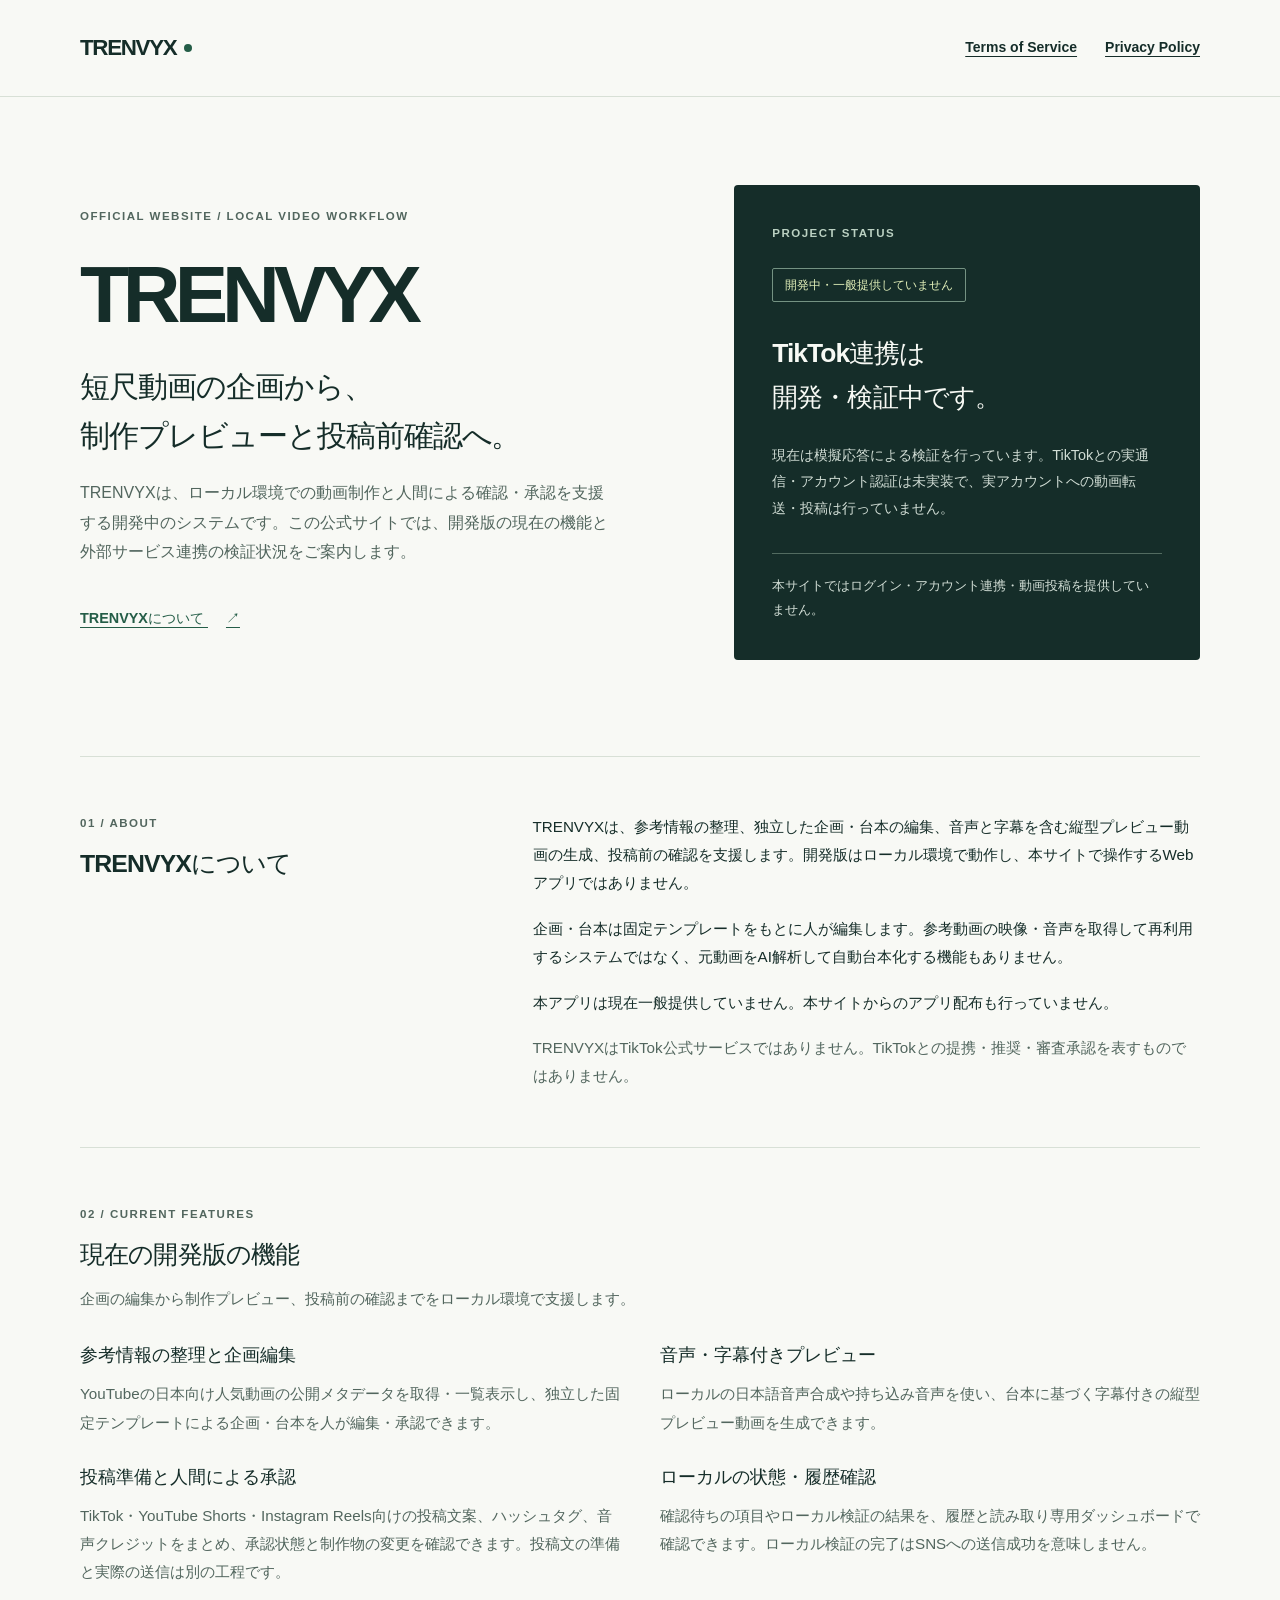
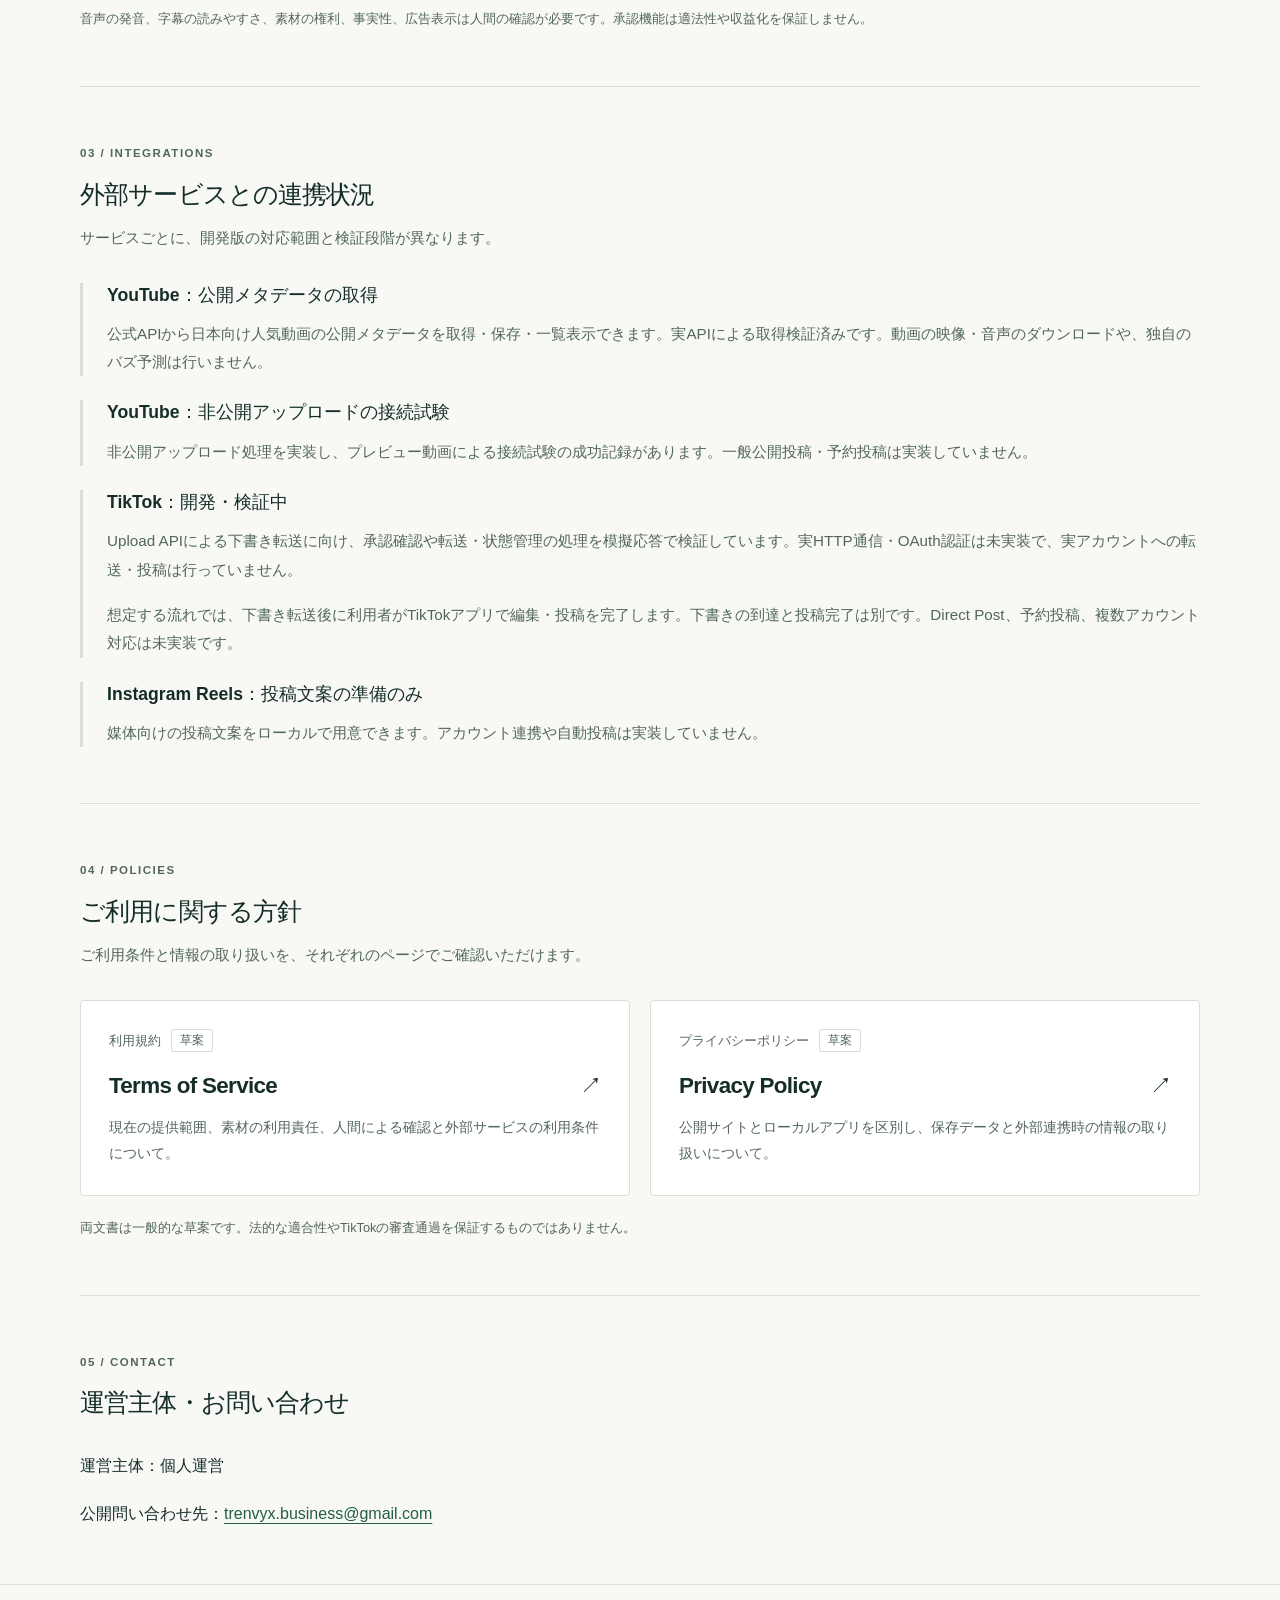
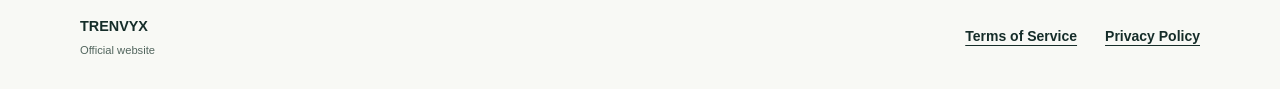
==== index.html @ 7624f7b6 "Add TRENVYX public website" ====
<!doctype html>
<html lang="ja">
  <head>
    <meta charset="utf-8">
    <meta name="viewport" content="width=device-width, initial-scale=1">
    <meta name="description" content="TRENVYXは短尺動画の企画・制作プレビュー・投稿前確認を支援する開発中のローカル実行型システムです。現在の機能と連携の検証状況をご案内します。">
    <meta name="theme-color" content="#152d29">
    <title>TRENVYX | Official Website</title>
    <link rel="stylesheet" href="./assets/style.css">
  </head>
  <body>
    <a class="skip-link" href="#main">本文へ移動</a>
    <header class="site-header">
      <div class="container header-inner">
        <a class="wordmark" href="./" aria-label="TRENVYX ホーム" aria-current="page">TRENVYX<span class="brand-dot" aria-hidden="true"></span></a>
        <nav aria-label="メインナビゲーション">
          <a href="./terms/" lang="en">Terms of Service</a>
          <a href="./privacy/" lang="en">Privacy Policy</a>
        </nav>
      </div>
    </header>

    <main id="main">
      <section class="hero container" aria-labelledby="hero-title">
        <div class="hero-copy">
          <p class="eyebrow" lang="en">Official website / Local video workflow</p>
          <h1 id="hero-title">TRENVYX</h1>
          <p class="hero-lead">短尺動画の企画から、<br>制作プレビューと投稿前確認へ。</p>
          <p class="hero-description">TRENVYXは、ローカル環境での動画制作と人間による確認・承認を支援する開発中のシステムです。この公式サイトでは、開発版の現在の機能と外部サービス連携の検証状況をご案内します。</p>
          <a class="text-link" href="#about">TRENVYXについて <span aria-hidden="true">↗</span></a>
        </div>
        <aside class="status-card" aria-labelledby="status-title">
          <p class="eyebrow" lang="en">Project status</p>
          <span class="status-label">開発中・一般提供していません</span>
          <h2 id="status-title">TikTok連携は<br>開発・検証中です。</h2>
          <p>現在は模擬応答による検証を行っています。TikTokとの実通信・アカウント認証は未実装で、実アカウントへの動画転送・投稿は行っていません。</p>
          <div class="status-note">本サイトではログイン・アカウント連携・動画投稿を提供していません。</div>
        </aside>
      </section>

      <section class="section container about-section" id="about" aria-labelledby="about-title">
        <div>
          <p class="eyebrow" lang="en">01 / About</p>
          <h2 id="about-title">TRENVYXについて</h2>
        </div>
        <div class="section-copy">
          <p>TRENVYXは、参考情報の整理、独立した企画・台本の編集、音声と字幕を含む縦型プレビュー動画の生成、投稿前の確認を支援します。開発版はローカル環境で動作し、本サイトで操作するWebアプリではありません。</p>
          <p>企画・台本は固定テンプレートをもとに人が編集します。参考動画の映像・音声を取得して再利用するシステムではなく、元動画をAI解析して自動台本化する機能もありません。</p>
          <p>本アプリは現在一般提供していません。本サイトからのアプリ配布も行っていません。</p>
          <p class="muted">TRENVYXはTikTok公式サービスではありません。TikTokとの提携・推奨・審査承認を表すものではありません。</p>
        </div>
      </section>

      <section class="section container" aria-labelledby="features-title">
        <div class="section-heading">
          <p class="eyebrow" lang="en">02 / Current features</p>
          <h2 id="features-title">現在の開発版の機能</h2>
          <p>企画の編集から制作プレビュー、投稿前の確認までをローカル環境で支援します。</p>
        </div>
        <div class="feature-grid">
          <article class="feature-item">
            <h3>参考情報の整理と企画編集</h3>
            <p>YouTubeの日本向け人気動画の公開メタデータを取得・一覧表示し、独立した固定テンプレートによる企画・台本を人が編集・承認できます。</p>
          </article>
          <article class="feature-item">
            <h3>音声・字幕付きプレビュー</h3>
            <p>ローカルの日本語音声合成や持ち込み音声を使い、台本に基づく字幕付きの縦型プレビュー動画を生成できます。</p>
          </article>
          <article class="feature-item">
            <h3>投稿準備と人間による承認</h3>
            <p>TikTok・YouTube Shorts・Instagram Reels向けの投稿文案、ハッシュタグ、音声クレジットをまとめ、承認状態と制作物の変更を確認できます。投稿文の準備と実際の送信は別の工程です。</p>
          </article>
          <article class="feature-item">
            <h3>ローカルの状態・履歴確認</h3>
            <p>確認待ちの項目やローカル検証の結果を、履歴と読み取り専用ダッシュボードで確認できます。ローカル検証の完了はSNSへの送信成功を意味しません。</p>
          </article>
        </div>
        <p class="small-note">音声の発音、字幕の読みやすさ、素材の権利、事実性、広告表示は人間の確認が必要です。承認機能は適法性や収益化を保証しません。</p>
      </section>

      <section class="section container" id="integrations" aria-labelledby="integrations-title">
        <div class="section-heading">
          <p class="eyebrow" lang="en">03 / Integrations</p>
          <h2 id="integrations-title">外部サービスとの連携状況</h2>
          <p>サービスごとに、開発版の対応範囲と検証段階が異なります。</p>
        </div>
        <div class="integration-list">
          <article>
            <h3>YouTube：公開メタデータの取得</h3>
            <p>公式APIから日本向け人気動画の公開メタデータを取得・保存・一覧表示できます。実APIによる取得検証済みです。動画の映像・音声のダウンロードや、独自のバズ予測は行いません。</p>
          </article>
          <article>
            <h3>YouTube：非公開アップロードの接続試験</h3>
            <p>非公開アップロード処理を実装し、プレビュー動画による接続試験の成功記録があります。一般公開投稿・予約投稿は実装していません。</p>
          </article>
          <article>
            <h3>TikTok：開発・検証中</h3>
            <p>Upload APIによる下書き転送に向け、承認確認や転送・状態管理の処理を模擬応答で検証しています。実HTTP通信・OAuth認証は未実装で、実アカウントへの転送・投稿は行っていません。</p>
            <p>想定する流れでは、下書き転送後に利用者がTikTokアプリで編集・投稿を完了します。下書きの到達と投稿完了は別です。Direct Post、予約投稿、複数アカウント対応は未実装です。</p>
          </article>
          <article>
            <h3>Instagram Reels：投稿文案の準備のみ</h3>
            <p>媒体向けの投稿文案をローカルで用意できます。アカウント連携や自動投稿は実装していません。</p>
          </article>
        </div>
      </section>

      <section class="section container" aria-labelledby="policies-title">
        <div class="section-heading">
          <p class="eyebrow" lang="en">04 / Policies</p>
          <h2 id="policies-title">ご利用に関する方針</h2>
          <p>ご利用条件と情報の取り扱いを、それぞれのページでご確認いただけます。</p>
        </div>
        <div class="policy-grid">
          <a class="policy-card" href="./terms/">
            <span class="card-label">利用規約 <span class="draft-tag">草案</span></span>
            <h3 lang="en">Terms of Service <span aria-hidden="true">↗</span></h3>
            <p>現在の提供範囲、素材の利用責任、人間による確認と外部サービスの利用条件について。</p>
          </a>
          <a class="policy-card" href="./privacy/">
            <span class="card-label">プライバシーポリシー <span class="draft-tag">草案</span></span>
            <h3 lang="en">Privacy Policy <span aria-hidden="true">↗</span></h3>
            <p>公開サイトとローカルアプリを区別し、保存データと外部連携時の情報の取り扱いについて。</p>
          </a>
        </div>
        <p class="small-note">両文書は一般的な草案です。法的な適合性やTikTokの審査通過を保証するものではありません。</p>
      </section>

      <section class="section container" aria-labelledby="contact-title">
        <div class="section-heading">
          <p class="eyebrow" lang="en">05 / Contact</p>
          <h2 id="contact-title">運営主体・お問い合わせ</h2>
        </div>
        <p>運営主体：個人運営</p>
        <p>公開問い合わせ先：<a href="mailto:trenvyx.business@gmail.com">trenvyx.business@gmail.com</a></p>
      </section>

    </main>

    <footer class="site-footer">
      <div class="container footer-inner">
        <p class="footer-brand">TRENVYX <span>Official website</span></p>
        <nav aria-label="フッターナビゲーション">
          <a href="./terms/" lang="en">Terms of Service</a>
          <a href="./privacy/" lang="en">Privacy Policy</a>
        </nav>
      </div>
    </footer>
  </body>
</html>
---- assets/style.css ----
:root {
  color-scheme: light;
  --paper: #f8f9f5;
  --ink: #152d29;
  --muted: #52665e;
  --line: #d8e0d6;
  --accent: #245d47;
  --soft: #e9efe5;
  font-family: -apple-system, BlinkMacSystemFont, "Segoe UI", "Hiragino Kaku Gothic ProN", "Yu Gothic", Meiryo, sans-serif;
  color: var(--ink);
  background: var(--paper);
  font-synthesis: none;
}

* { box-sizing: border-box; }
body { margin: 0; font-size: 16px; line-height: 1.85; }
a { color: var(--accent); text-underline-offset: 0.25em; }
a:hover { text-decoration-thickness: 2px; }
a:focus-visible { outline: 3px solid #a65b1a; outline-offset: 5px; border-radius: 2px; }
h1, h2, h3, p { margin-top: 0; }
h1, h2, h3 { line-height: 1.45; }
h2 { font-size: 1.55rem; letter-spacing: -0.035em; }
p { margin-bottom: 1.1rem; }
p:last-child { margin-bottom: 0; }
.container { width: min(1120px, calc(100% - 64px)); margin-inline: auto; }
.skip-link { position: absolute; top: -100px; left: 16px; padding: 10px 16px; background: white; z-index: 10; }
.skip-link:focus { top: 10px; }
.site-header { border-bottom: 1px solid var(--line); background: var(--paper); }
.header-inner, .footer-inner { display: flex; align-items: center; justify-content: space-between; gap: 24px; }
.header-inner { min-height: 96px; padding-block: 20px; }
.wordmark { display: inline-flex; align-items: center; gap: 8px; color: var(--ink); text-decoration: none; font-size: 1.4rem; font-weight: 800; letter-spacing: -0.06em; }
.brand-dot { width: 8px; height: 8px; border-radius: 50%; background: var(--accent); }
nav { display: flex; flex-wrap: wrap; gap: 12px 28px; }
nav a { display: inline-flex; align-items: center; min-height: 44px; color: var(--ink); font-size: 0.875rem; font-weight: 600; }
nav a[aria-current="page"] { text-decoration-thickness: 2px; }
.hero { display: grid; grid-template-columns: 1.25fr 1fr; align-items: center; gap: 72px; padding-block: 88px 96px; }
.eyebrow { margin-bottom: 24px; color: var(--muted); font-size: 0.72rem; font-weight: 700; letter-spacing: 0.13em; text-transform: uppercase; }
.hero h1 { margin-bottom: 24px; font-size: clamp(3rem, 6.3vw, 5rem); line-height: 1.1; letter-spacing: -0.075em; }
.hero-lead { font-size: clamp(1.35rem, 2.4vw, 1.85rem); font-weight: 600; line-height: 1.65; letter-spacing: -0.035em; }
.hero-description { max-width: 33rem; color: var(--muted); }
.text-link { display: inline-block; padding-block: 8px; margin-top: 12px; font-size: 0.9rem; font-weight: 600; }
.text-link span { margin-left: 18px; }
.status-card { padding: 38px; background: var(--ink); color: #f8faf5; border-radius: 4px; }
.status-card .eyebrow { color: #bbd1c2; }
.status-label { display: inline-block; margin-bottom: 30px; padding: 5px 12px; border: 1px solid #749282; border-radius: 2px; color: #e1efb9; font-size: 0.75rem; font-weight: 600; }
.status-card h2 { font-size: 1.65rem; line-height: 1.65; }
.status-card p:not(.eyebrow) { color: #d1ddd5; font-size: 0.9rem; }
.status-note { margin-top: 32px; padding-top: 20px; border-top: 1px solid #526b60; color: #d1ddd5; font-size: 0.8rem; }
.section { border-top: 1px solid var(--line); padding-block: 56px; }
.about-section { display: grid; grid-template-columns: 1fr 1.65fr; gap: 48px; }
.section .eyebrow { margin-bottom: 12px; }
.section-copy p { font-size: 0.95rem; }
.muted { color: var(--muted); }
.section-heading { margin-bottom: 30px; }
.section-heading h2 { margin-bottom: 12px; }
.section-heading > p:last-child { color: var(--muted); font-size: 0.95rem; }
.feature-grid { display: grid; grid-template-columns: 1fr 1fr; gap: 28px 40px; }
.feature-item { min-width: 0; }
.feature-item h3, .integration-list h3 { margin-bottom: 12px; font-size: 1.1rem; }
.feature-item p, .integration-list p { color: var(--muted); font-size: 0.95rem; }
.integration-list { display: grid; gap: 24px; }
.integration-list article { padding-left: 24px; border-left: 3px solid var(--line); }
.data-list { margin-block: 24px; }
.data-list dt { margin-top: 20px; font-weight: 600; }
.data-list dd { margin: 8px 0 0; padding-left: 20px; border-left: 2px solid var(--line); }
.policy-grid { display: grid; grid-template-columns: 1fr 1fr; gap: 20px; }
.policy-card { display: block; padding: 28px; border: 1px solid var(--line); border-radius: 4px; background: #fff; color: var(--ink); text-decoration: none; }
.policy-card:hover { border-color: var(--accent); background: #f1f5ee; }
.card-label { display: flex; align-items: center; gap: 10px; color: var(--muted); font-size: 0.8rem; }
.draft-tag { display: inline-block; padding: 1px 8px; border: 1px solid var(--line); border-radius: 2px; font-size: 0.72rem; font-weight: 500; line-height: 1.7; vertical-align: middle; color: var(--muted); }
.policy-card h3 { display: flex; justify-content: space-between; gap: 12px; margin-block: 18px 12px; font-size: 1.4rem; letter-spacing: -0.03em; }
.policy-card p { color: var(--muted); font-size: 0.875rem; }
.small-note { margin-top: 20px; color: var(--muted); font-size: 0.8rem; }
.site-footer { border-top: 1px solid var(--line); }
.footer-inner { padding-block: 28px; }
.footer-brand { margin-bottom: 0; color: var(--ink); font-weight: 700; font-size: 0.9rem; text-decoration: none; }
.footer-brand span { display: block; color: var(--muted); font-size: 0.7rem; font-weight: 400; }
.legal-layout { max-width: 800px; padding-block: 44px 80px; }
.back-link { display: inline-block; margin-bottom: 36px; padding-block: 6px; font-size: 0.85rem; }
.legal-heading .eyebrow { margin-bottom: 12px; }
.legal-heading h1 { margin-bottom: 8px; font-size: clamp(2rem, 5vw, 3.3rem); letter-spacing: -0.05em; }
.legal-subtitle { display: flex; align-items: center; gap: 12px; color: var(--muted); }
.legal-heading .small-note { margin-block: 20px 28px; }
.notice { margin-bottom: 44px; padding: 24px 28px; border-left: 3px solid var(--accent); background: var(--soft); font-size: 0.9rem; }
.notice strong { display: block; margin-bottom: 8px; }
.notice p { color: var(--muted); }
.legal-content section + section { margin-top: 32px; padding-top: 28px; border-top: 1px solid var(--line); }
.legal-content h2 { margin-bottom: 14px; font-size: 1.15rem; }
.legal-content p, .legal-content li { overflow-wrap: anywhere; }
.legal-content ul { padding-left: 1.4rem; }
.legal-content li + li { margin-top: 8px; }

@media (max-width: 800px) {
  .hero { gap: 32px; padding-block: 56px; }
  .status-card { padding: 28px; }
  .about-section { grid-template-columns: 1fr; gap: 20px; }
  .section h2 { margin-bottom: 0; }
  .section-heading h2 { margin-bottom: 12px; }
}

@media (max-width: 640px) {
  .container { width: calc(100% - 40px); }
  .header-inner, .footer-inner { align-items: flex-start; flex-direction: column; gap: 8px; }
  .header-inner { padding-block: 18px 12px; }
  nav { gap: 8px 20px; }
  nav a { font-size: 0.8rem; }
  .hero { grid-template-columns: 1fr; padding-block: 44px; }
  .hero .eyebrow { font-size: 0.65rem; }
  .hero h1 { font-size: clamp(2.7rem, 12vw, 4rem); }
  .hero-lead { font-size: 1.45rem; }
  .status-card { padding: 28px 24px; }
  .status-label { margin-bottom: 20px; }
  .section { padding-block: 36px; }
  .policy-grid { grid-template-columns: 1fr; gap: 16px; }
  .feature-grid { grid-template-columns: 1fr; gap: 24px; }
  .integration-list article { padding-left: 16px; }
  .policy-card { padding: 24px; }
  .policy-card h3 { font-size: 1.25rem; }
  .legal-layout { padding-block: 24px 48px; }
  .back-link { margin-bottom: 24px; }
  .notice { padding: 20px; }
  .legal-content { font-size: 0.95rem; }
}

@media print {
  .skip-link, .site-header, .site-footer, .back-link { display: none; }
  body { background: white; color: black; }
  .container { width: 100%; max-width: none; }
  .legal-layout { padding-block: 0; }
  .legal-content section { break-inside: avoid; }
}
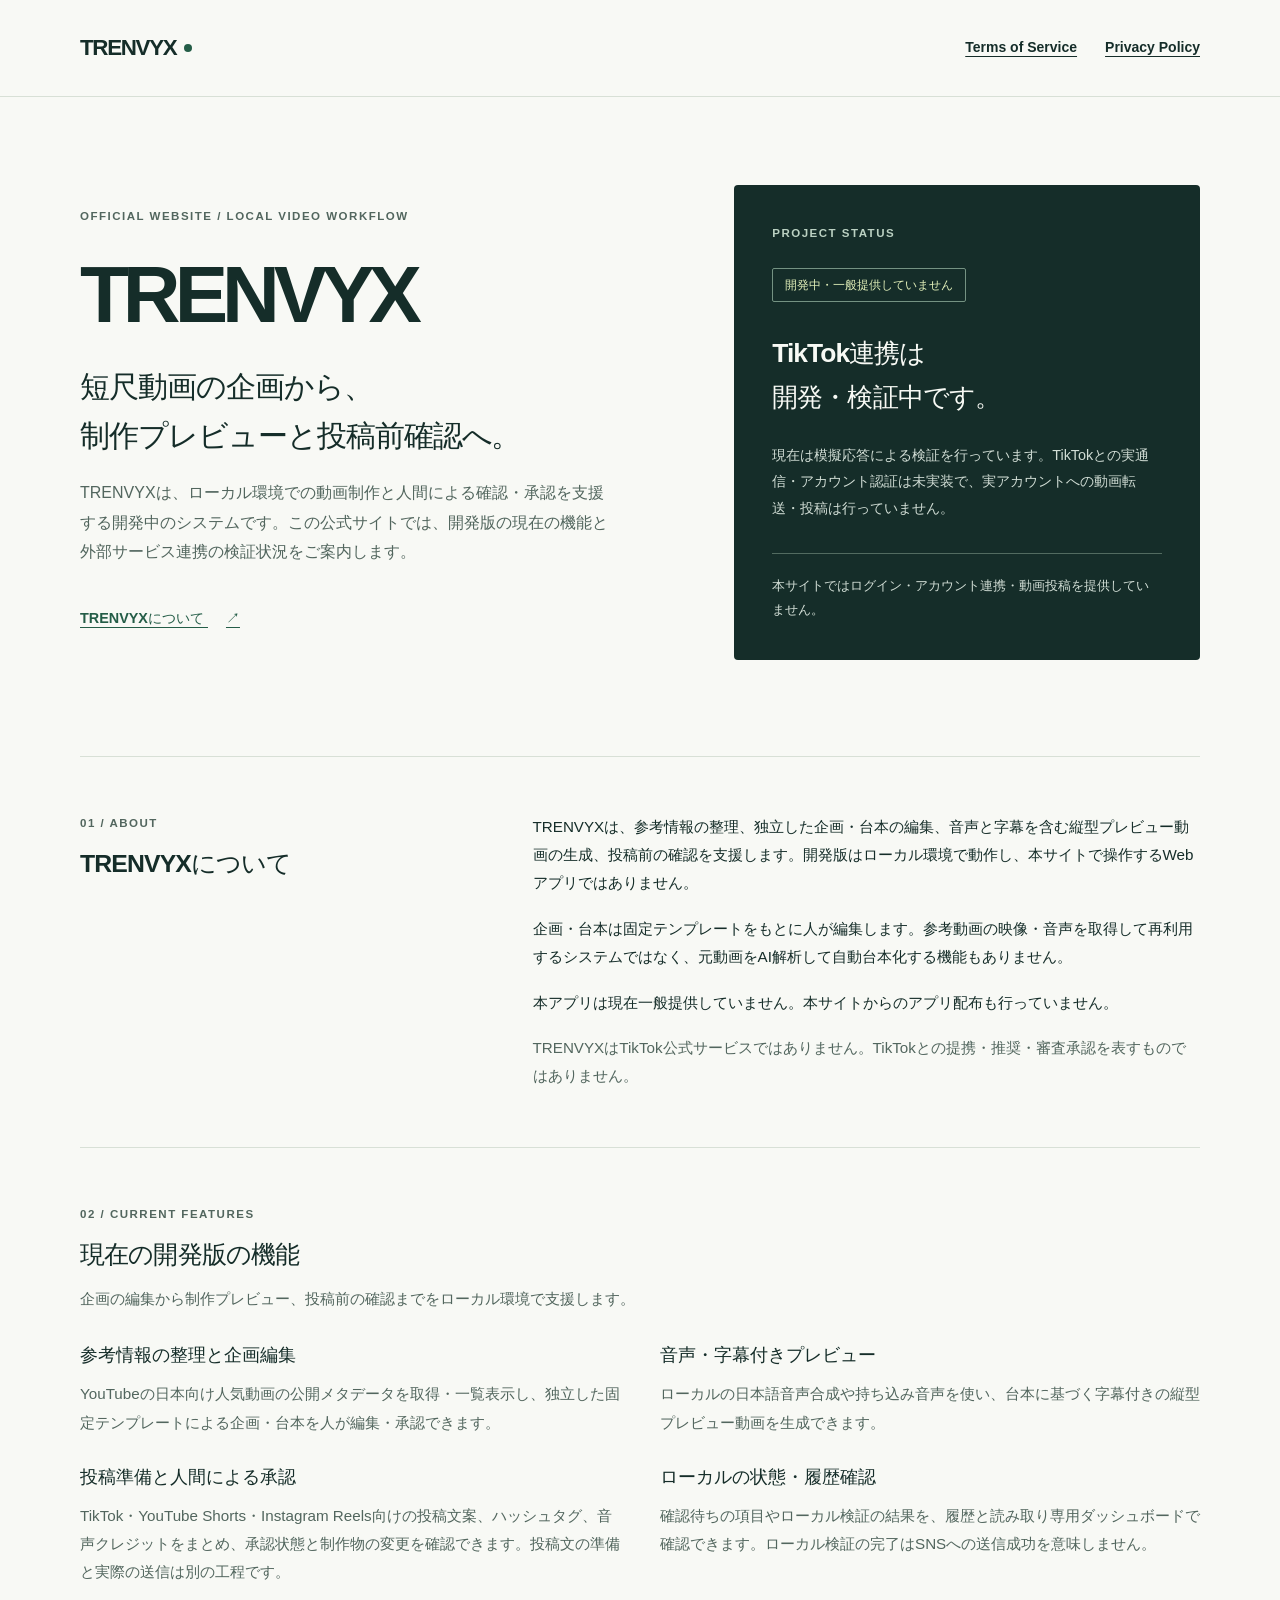
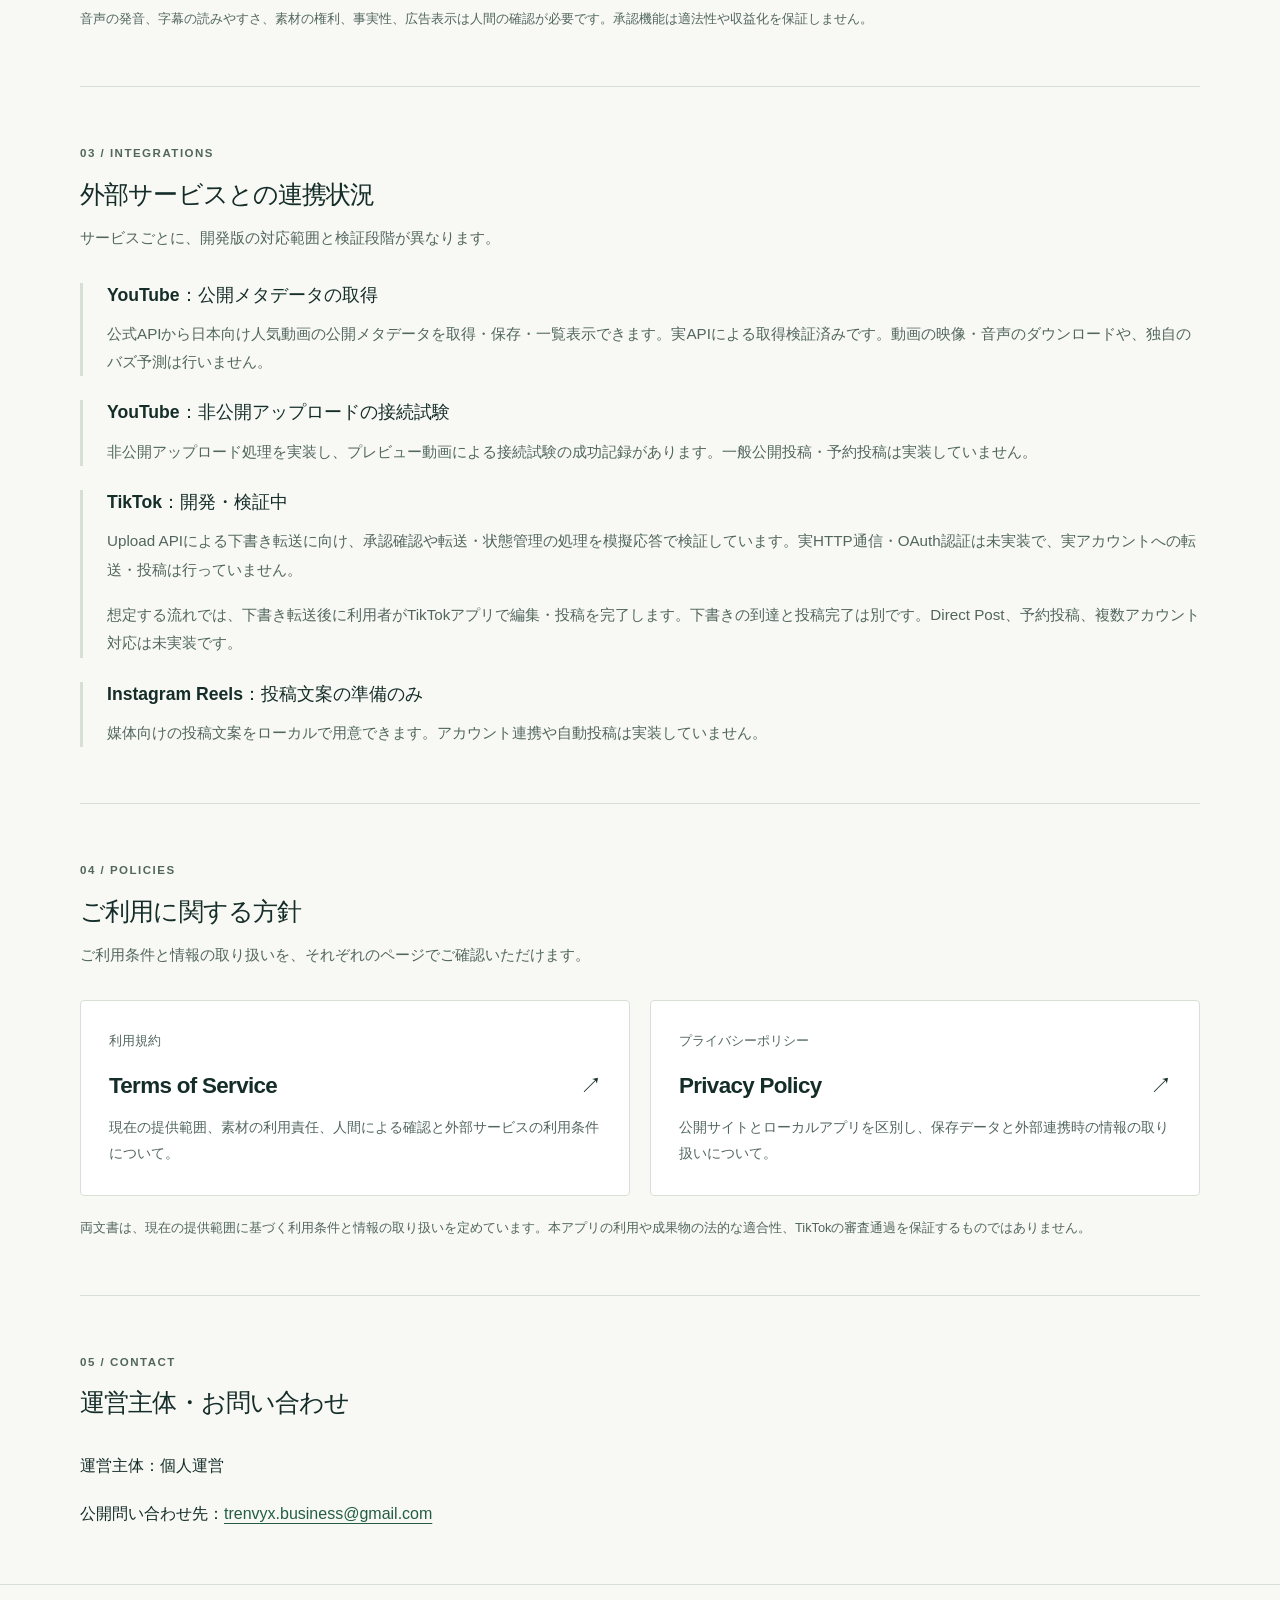
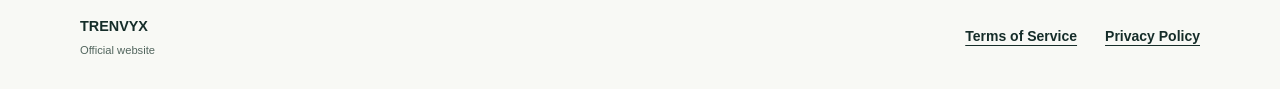
==== commit ecbf8950: "Finalize TRENVYX terms and privacy policy" ====
--- a/index.html
+++ b/index.html
@@ -113,17 +113,17 @@
         </div>
         <div class="policy-grid">
           <a class="policy-card" href="./terms/">
-            <span class="card-label">利用規約 <span class="draft-tag">草案</span></span>
+            <span class="card-label">利用規約</span>
             <h3 lang="en">Terms of Service <span aria-hidden="true">↗</span></h3>
             <p>現在の提供範囲、素材の利用責任、人間による確認と外部サービスの利用条件について。</p>
           </a>
           <a class="policy-card" href="./privacy/">
-            <span class="card-label">プライバシーポリシー <span class="draft-tag">草案</span></span>
+            <span class="card-label">プライバシーポリシー</span>
             <h3 lang="en">Privacy Policy <span aria-hidden="true">↗</span></h3>
             <p>公開サイトとローカルアプリを区別し、保存データと外部連携時の情報の取り扱いについて。</p>
           </a>
         </div>
-        <p class="small-note">両文書は一般的な草案です。法的な適合性やTikTokの審査通過を保証するものではありません。</p>
+        <p class="small-note">両文書は、現在の提供範囲に基づく利用条件と情報の取り扱いを定めています。本アプリの利用や成果物の法的な適合性、TikTokの審査通過を保証するものではありません。</p>
       </section>
 
       <section class="section container" aria-labelledby="contact-title">
